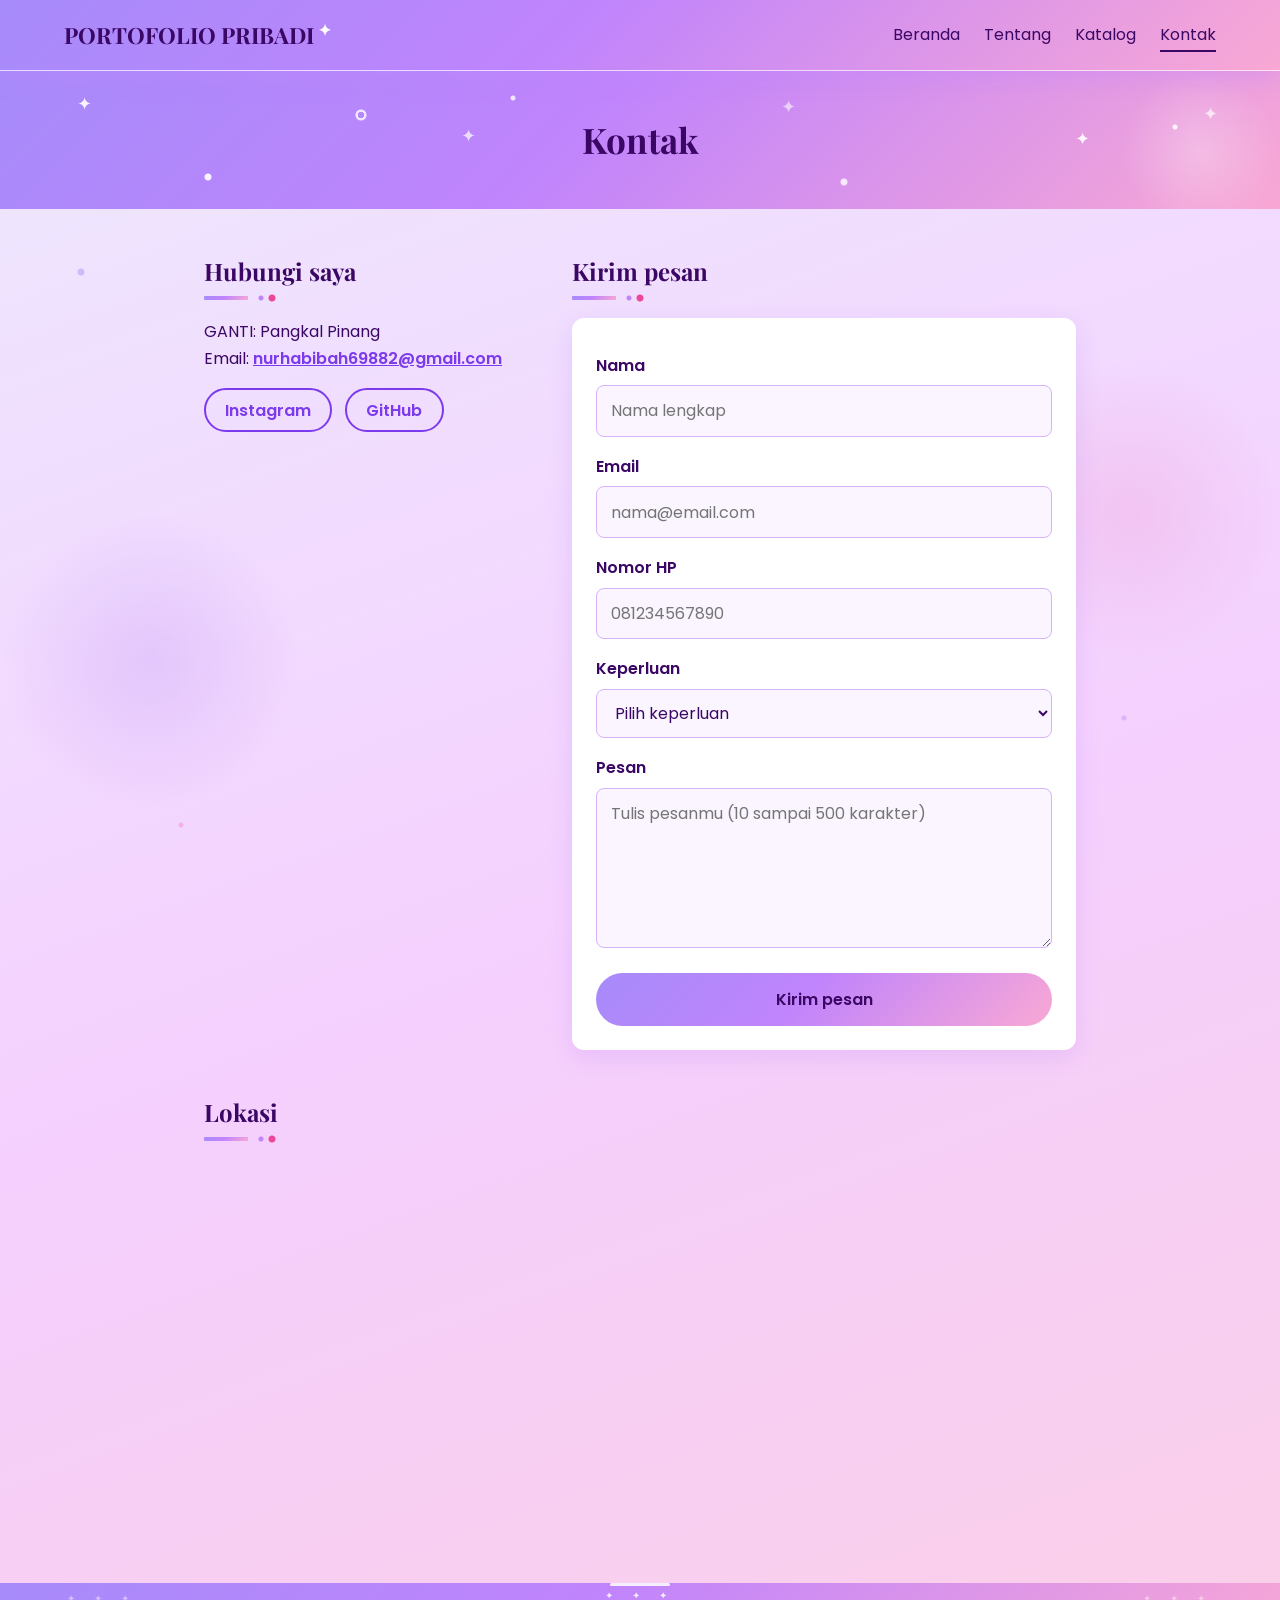
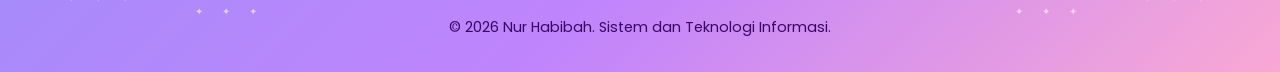
==== kontak.html @ 0facffdc "Add files via upload" ====
<!DOCTYPE html>
<html lang="id">
<head>
  <meta charset="UTF-8">
  <meta name="viewport" content="width=device-width, initial-scale=1.0">
  <meta name="color-scheme" content="only light">
  <title>PORTOFOLIO PRIBADI</title>
  <link rel="preconnect" href="https://fonts.googleapis.com">
  <link rel="preconnect" href="https://fonts.gstatic.com" crossorigin>
  <link href="https://fonts.googleapis.com/css2?family=Playfair+Display:wght@600;700&family=Poppins:wght@400;600&display=swap" rel="stylesheet">
  <link rel="stylesheet" href="style.css">
  <script src="script.js" defer></script>
</head>
<body>
  <header class="navbar">
    <a class="logo" href="index.html">PORTOFOLIO PRIBADI</a>
    <button class="hamburger" type="button" aria-label="Buka menu" aria-expanded="false" aria-controls="menu-utama">&#9776;</button>
    <nav id="menu-utama">
      <ul>
        <li><a href="index.html">Beranda</a></li>
        <li><a href="tentang.html">Tentang</a></li>
        <li><a href="katalog.html">Katalog</a></li>
        <li><a href="kontak.html" aria-current="page">Kontak</a></li>
      </ul>
    </nav>
  </header>

  <main>
    <section class="judul-halaman">
      <h1>Kontak</h1>
    </section>

    <div class="kontak-grid">
      <article class="info-kontak">
        <h2>Hubungi saya</h2>
        <address>
          <p>GANTI: Pangkal Pinang</p>
          <p>Email: <a href="nurhabibah69882@gmail.com">nurhabibah69882@gmail.com</a></p>
        </address>
        <ul class="medsos">
          <li><a href="https://www.instagram.com/acuuuuaja" target="_blank" rel="noopener">Instagram</a></li>
          <li><a href="https://github.com/nurhabibah69882-droid" target="_blank" rel="noopener">GitHub</a></li>
        </ul>
      </article>

      <section class="form-kontak">
        <h2>Kirim pesan</h2>
        <form action="#" method="post">
          <label for="nama">Nama</label>
          <input type="text" id="nama" name="nama" placeholder="Nama lengkap" required>

          <label for="email">Email</label>
          <input type="email" id="email" name="email" placeholder="nama@email.com" required>

          <label for="hp">Nomor HP</label>
          <input type="tel" id="hp" name="hp" placeholder="081234567890" pattern="[0-9]{10,13}" title="Isi 10 sampai 13 digit angka" required>

          <label for="keperluan">Keperluan</label>
          <select id="keperluan" name="keperluan" required>
            <option value="">Pilih keperluan</option>
            <option value="kerja-sama">Kerja sama atau lowongan</option>
            <option value="pertanyaan">Pertanyaan</option>
            <option value="saran">Saran untuk website</option>
          </select>

          <label for="pesan">Pesan</label>
          <textarea id="pesan" name="pesan" rows="5" minlength="10" maxlength="500" placeholder="Tulis pesanmu (10 sampai 500 karakter)" required></textarea>

          <button class="tombol-form" type="submit">Kirim pesan</button>
          <p id="pesan-sukses" class="sukses" role="status" hidden></p>
        </form>
      </section>
    </div>

    <section class="peta">
      <h2>Lokasi</h2>
      <iframe title="Peta lokasi" src="https://www.google.com/maps?q=Indonesia&amp;output=embed" loading="lazy"></iframe>
    </section>
  </main>

  <footer>
    <p>&copy; 2026 Nur Habibah. Sistem dan Teknologi Informasi.</p>
  </footer>
</body>
</html>
---- style.css ----
/* ===== Variabel ===== */
:root {
  color-scheme: only light;
  --warna-utama: #7c3aed;
  --warna-aksen: #ec4899;
  --warna-gelap: #3b0764;
  --warna-latar: #faf5ff;
  --warna-kartu: #ffffff;
  --gradasi: linear-gradient(135deg, #a78bfa 0%, #c084fc 45%, #f9a8d4 100%);
  --latar-gradasi: linear-gradient(160deg, #ede9fe 0%, #f5d0fe 55%, #fbcfe8 100%);
  --radius: 12px;
  --bayangan: 0 8px 24px rgba(124, 58, 237, 0.12);
}

/* ===== Dasar ===== */
* {
  box-sizing: border-box;
  margin: 0;
  padding: 0;
}

body {
  font-family: 'Poppins', sans-serif;
  background: var(--latar-gradasi);
  background-repeat: no-repeat;
  background-color: #e9d5ff;
  min-height: 100vh;
  color: var(--warna-gelap);
  line-height: 1.7;
}

h1, h2, h3 {
  font-family: 'Playfair Display', serif;
  line-height: 1.2;
}

/* ===== Navigasi (flexbox) ===== */
.navbar {
  display: flex;
  justify-content: space-between;
  align-items: center;
  padding: 1rem 5%;
  background: var(--gradasi);
  border-bottom: 1px solid rgba(255, 255, 255, 0.7);
  box-shadow: 0 4px 24px rgba(192, 132, 252, 0.45);
  position: sticky;
  top: 0;
  z-index: 10;
}

.logo {
  font-family: 'Playfair Display', serif;
  font-size: 1.4rem;
  font-weight: 700;
  color: var(--warna-gelap);
  text-decoration: none;
}

.navbar ul {
  display: flex;
  gap: 1.5rem;
  list-style: none;
}

.navbar nav a {
  color: var(--warna-gelap);
  text-decoration: none;
  padding-bottom: 4px;
  border-bottom: 2px solid transparent;
  transition: color 0.3s, border-color 0.3s;
}

.navbar nav a:hover,
.navbar nav a[aria-current="page"] {
  color: var(--warna-gelap);
  border-color: var(--warna-gelap);
}

/* ===== Hero ===== */
.hero {
  background:
    radial-gradient(circle at 50% 30%, rgba(255, 255, 255, 0.65), transparent 60%),
    var(--gradasi);
  position: relative;
  overflow: hidden;
  color: var(--warna-gelap);
  text-align: center;
  padding: 6rem 5%;
}

.hero h1 {
  font-size: 3rem;
}

.hero p {
  max-width: 560px;
  margin: 1rem auto 2rem;
  font-size: 1.1rem;
}

.tombol {
  display: inline-block;
  padding: 0.8rem 2rem;
  background: #ffffff;
  color: var(--warna-utama);
  border-radius: 999px;
  font-weight: 600;
  text-decoration: none;
  transition: transform 0.3s, box-shadow 0.3s;
}

.tombol:hover {
  transform: translateY(-3px);
  box-shadow: 0 8px 20px rgba(46, 16, 101, 0.3);
}

@keyframes muncul {
  from { opacity: 0; }
  to   { opacity: 1; }
}

/* ===== Ringkasan & Keunggulan ===== */
.ringkasan,
.unggulan {
  max-width: 1000px;
  margin: 0 auto;
  padding: 4rem 5%;
}

.ringkasan p {
  max-width: 65ch;
  margin: 1rem 0 1.5rem;
}

.tautan {
  color: var(--warna-utama);
  font-weight: 600;
}

.unggulan h2 {
  margin-bottom: 2rem;
}

/* ===== Kartu (grid) ===== */
.grid-unggulan {
  display: grid;
  grid-template-columns: 1fr;
  gap: 1.5rem;
}

.kartu {
  background: linear-gradient(var(--warna-kartu), var(--warna-kartu)) padding-box, var(--gradasi) border-box;
  padding: 2rem;
  border-radius: var(--radius);
  box-shadow: var(--bayangan);
  border-top: 4px solid transparent;
  transition: transform 0.3s, box-shadow 0.3s;
}

.kartu:hover {
  transform: translateY(-6px);
  box-shadow: 0 0 0 3px rgba(192, 132, 252, 0.25), 0 12px 30px rgba(236, 72, 153, 0.22);
}

.kartu h3 {
  color: var(--warna-utama);
  margin-bottom: 0.5rem;
}

/* ===== Footer ===== */
footer {
  margin-top: 2.5rem;
  text-align: center;
  position: relative;
  padding: 2rem 5%;
  background: var(--gradasi);
  color: var(--warna-gelap);
  font-size: 0.9rem;
}

/* ===== Responsif: HP (maks. 600px) ===== */
@media (max-width: 600px) {
  .navbar {
    flex-direction: column;
    gap: 0.8rem;
  }

  .navbar ul {
    flex-wrap: wrap;
    justify-content: center;
    gap: 1rem;
  }

  .hero {
    padding: 4rem 5%;
  }

  .hero h1 {
    font-size: 2.2rem;
  }
}

/* ===== Responsif: Desktop (min. 992px) ===== */
@media (min-width: 992px) {
  .grid-unggulan {
    grid-template-columns: repeat(3, 1fr);
  }

  .hero h1 {
    font-size: 4rem;
  }
}

/* ===== Halaman Tentang ===== */
.judul-halaman {
  background: var(--gradasi);
  position: relative;
  overflow: hidden;
  color: var(--warna-gelap);
  text-align: center;
  padding: 3rem 5%;
}

.judul-halaman h1 {
  font-size: 2.2rem;
}

.profil,
.visi-misi,
.pendidikan {
  max-width: 1000px;
  margin: 0 auto;
  padding: 3rem 5% 1rem;
}

.profil {
  display: grid;
  grid-template-columns: 1fr;
  gap: 2rem;
  align-items: center;
}

.profil img {
  width: 100%;
  max-width: 280px;
  aspect-ratio: 1 / 1;
  object-fit: cover;
  justify-self: center;
  border-radius: var(--radius);
  box-shadow: var(--bayangan);
}

.profil h2,
.pendidikan h2 {
  margin-bottom: 1rem;
}

.visi-misi {
  display: grid;
  grid-template-columns: 1fr;
  gap: 1.5rem;
}

.visi-misi h2 {
  color: var(--warna-utama);
  font-size: 1.5rem;
  margin-bottom: 0.5rem;
}

.visi-misi ul {
  padding-left: 1.2rem;
}

.pendidikan {
  padding-bottom: 4rem;
}

.tabel-bungkus {
  overflow-x: auto;
}

.tabel {
  width: 100%;
  border-collapse: collapse;
  background: var(--warna-kartu);
  border-radius: var(--radius);
  box-shadow: var(--bayangan);
}

.tabel th,
.tabel td {
  padding: 0.9rem 1.2rem;
  text-align: left;
  border-bottom: 1px solid #e9d5ff;
}

.tabel thead {
  background: var(--gradasi);
}

.tabel th {
  background: transparent;
  color: var(--warna-gelap);
}

.tabel tbody tr {
  transition: background 0.3s;
}

.tabel tbody tr:hover {
  background: var(--warna-latar);
}

@media (min-width: 992px) {
  .profil {
    grid-template-columns: 1fr 2fr;
  }

  .visi-misi {
    grid-template-columns: 1fr 1fr;
  }
}

/* ===== Halaman Katalog ===== */
.katalog {
  max-width: 1000px;
  margin: 0 auto;
  padding: 3rem 5% 4rem;
}

.pengantar {
  margin: 0.5rem 0 2rem;
}

.katalog-grid {
  display: grid;
  grid-template-columns: 1fr;
  gap: 1.5rem;
}

.kartu-proyek {
  background: var(--warna-kartu);
  border-radius: var(--radius);
  box-shadow: var(--bayangan);
  overflow: hidden;
  transition: transform 0.3s, box-shadow 0.3s;
}

.kartu-proyek:hover {
  transform: translateY(-6px);
  box-shadow: 0 0 0 3px rgba(192, 132, 252, 0.25), 0 14px 32px rgba(236, 72, 153, 0.22);
}

.kartu-proyek img {
  display: block;
  width: 100%;
  aspect-ratio: 16 / 9;
  object-fit: cover;
  background: #e9d5ff;
}

.kartu-proyek .isi {
  padding: 1.5rem;
}

.kartu-proyek h3 {
  color: var(--warna-utama);
  margin-bottom: 0.4rem;
}

.kategori {
  display: inline-block;
  padding: 0.15rem 0.8rem;
  margin-bottom: 0.6rem;
  border-radius: 999px;
  background: var(--warna-latar);
  color: var(--warna-utama);
  font-size: 0.85rem;
  font-weight: 600;
}

@media (min-width: 992px) {
  .katalog-grid {
    grid-template-columns: repeat(2, 1fr);
  }
}

/* ===== Halaman Kontak ===== */
.kontak-grid {
  max-width: 1000px;
  margin: 0 auto;
  padding: 3rem 5% 1rem;
  display: grid;
  grid-template-columns: 1fr;
  gap: 2rem;
}

.info-kontak h2,
.form-kontak h2,
.peta h2 {
  margin-bottom: 1rem;
}

.info-kontak address {
  font-style: normal;
  margin-bottom: 1rem;
}

.info-kontak a {
  color: var(--warna-utama);
  font-weight: 600;
}

.medsos {
  display: flex;
  flex-wrap: wrap;
  gap: 0.8rem;
  list-style: none;
}

.medsos a {
  display: inline-block;
  padding: 0.4rem 1.2rem;
  border: 2px solid var(--warna-utama);
  border-radius: 999px;
  text-decoration: none;
  transition: background 0.3s, color 0.3s;
}

.medsos a:hover {
  background: var(--gradasi);
  color: var(--warna-gelap);
}

.form-kontak form {
  display: flex;
  flex-direction: column;
  gap: 0.4rem;
  background: var(--warna-kartu);
  padding: 1.5rem;
  border-radius: var(--radius);
  box-shadow: var(--bayangan);
}

.form-kontak label {
  font-weight: 600;
  margin-top: 0.6rem;
}

.form-kontak input,
.form-kontak select,
.form-kontak textarea {
  font: inherit;
  padding: 0.7rem 0.9rem;
  border: 1px solid #d8b4fe;
  border-radius: 8px;
  background: var(--warna-latar);
  color: var(--warna-gelap);
  transition: border-color 0.3s, box-shadow 0.3s;
}

.form-kontak input:focus,
.form-kontak select:focus,
.form-kontak textarea:focus {
  outline: none;
  border-color: var(--warna-aksen);
  box-shadow: 0 0 0 3px rgba(236, 72, 153, 0.2);
}

.tombol-form {
  margin-top: 1.2rem;
  padding: 0.8rem 2rem;
  border: none;
  border-radius: 999px;
  background: var(--gradasi);
  color: var(--warna-gelap);
  font: inherit;
  font-weight: 600;
  cursor: pointer;
  transition: transform 0.3s, box-shadow 0.3s;
}

.tombol-form:hover {
  transform: translateY(-3px);
  box-shadow: 0 8px 20px rgba(236, 72, 153, 0.3);
}

.peta {
  max-width: 1000px;
  margin: 0 auto;
  padding: 2rem 5% 4rem;
}

.peta iframe {
  display: block;
  width: 100%;
  height: 320px;
  border: 0;
  border-radius: var(--radius);
}

@media (min-width: 992px) {
  .kontak-grid {
    grid-template-columns: 1fr 1.5fr;
  }
}

/* ===== Foto di hero Beranda ===== */
.foto-hero {
  display: block;
  width: 140px;
  height: 140px;
  margin: 0 auto 1.5rem;
  border-radius: 50%;
  object-fit: cover;
  border: 4px solid rgba(255, 255, 255, 0.85);
  box-shadow: 0 8px 24px rgba(46, 16, 101, 0.3);
}

@media (min-width: 992px) {
  .foto-hero {
    width: 180px;
    height: 180px;
  }
}

/* ===== JavaScript: hamburger, pesan formulir, filter katalog ===== */
.hamburger {
  display: none;
  padding: 0.3rem 0.9rem;
  border: 2px solid var(--warna-gelap);
  border-radius: 8px;
  background: rgba(255, 255, 255, 0.6);
  color: var(--warna-gelap);
  font: inherit;
  font-size: 1.2rem;
  cursor: pointer;
  transition: background 0.3s;
}

.hamburger:hover {
  background: #ffffff;
}

.error {
  display: block;
  color: #be185d;
  font-size: 0.85rem;
}

.form-kontak .tidak-valid {
  border-color: #be185d;
}

.sukses {
  margin-top: 1rem;
  padding: 0.8rem 1rem;
  border-radius: 8px;
  background: #dcfce7;
  color: #166534;
  font-weight: 600;
}

.sukses[hidden] {
  display: none;
}

html:not(.js) .kontrol-katalog {
  display: none;
}

.kontrol-katalog {
  display: flex;
  flex-wrap: wrap;
  gap: 1rem;
  margin-bottom: 1.5rem;
}

.kontrol-katalog label {
  display: block;
  font-weight: 600;
  margin-bottom: 0.2rem;
}

.kontrol-katalog input,
.kontrol-katalog select {
  font: inherit;
  padding: 0.6rem 0.9rem;
  border: 1px solid #d8b4fe;
  border-radius: 8px;
  background: var(--warna-kartu);
  color: var(--warna-gelap);
}

.kosong {
  grid-column: 1 / -1;
  padding: 2rem;
  text-align: center;
  background: var(--warna-kartu);
  border-radius: var(--radius);
}

@media (max-width: 600px) {
  .js .navbar {
    flex-direction: row;
    flex-wrap: wrap;
    justify-content: space-between;
    gap: 0.5rem;
  }

  .js .hamburger {
    display: block;
  }

  .js .navbar nav {
    display: none;
    flex-basis: 100%;
  }

  .js .navbar nav.buka {
    display: block;
  }

  .js .navbar ul {
    flex-direction: column;
    align-items: center;
    gap: 0.6rem;
    padding: 0.5rem 0;
  }
}

/* ===== Efek muncul halus (satu kali, tanpa bergerak) ===== */
main {
  animation: muncul 0.8s ease both;
}

@media (prefers-reduced-motion: reduce) {
  main {
    animation: none;
  }
}

/* ===== Pernik halus ===== */

/* Isi hero & judul halaman tetap di atas pernik */
.hero > *,
.judul-halaman > * {
  position: relative;
  z-index: 1;
}

/* --- Hero: titik, cincin, dan lingkaran lembut --- */
.hero::before {
  content: "";
  position: absolute;
  inset: 0;
  pointer-events: none;
  background:
    radial-gradient(circle, rgba(255, 255, 255, 0.3), transparent 70%) 98% 8% / 240px 240px no-repeat,
    radial-gradient(circle, rgba(236, 72, 153, 0.18), transparent 70%) 0% 100% / 260px 260px no-repeat,
    radial-gradient(circle, rgba(255, 255, 255, 0.9) 0 3px, transparent 4px) 12% 72% / 10px 10px no-repeat,
    radial-gradient(circle, rgba(255, 255, 255, 0.8) 0 3px, transparent 4px) 30% 12% / 8px 8px no-repeat,
    radial-gradient(circle, rgba(255, 255, 255, 0.8) 0 2px, transparent 3px) 48% 90% / 6px 6px no-repeat,
    radial-gradient(circle, rgba(255, 255, 255, 0.9) 0 3px, transparent 4px) 68% 16% / 10px 10px no-repeat,
    radial-gradient(circle, rgba(255, 255, 255, 0.8) 0 3px, transparent 4px) 90% 64% / 8px 8px no-repeat,
    radial-gradient(circle, rgba(255, 255, 255, 0.8) 0 2px, transparent 3px) 4% 42% / 6px 6px no-repeat,
    radial-gradient(circle, transparent 0 4px, rgba(255, 255, 255, 0.8) 4px 6px, transparent 7px) 22% 86% / 16px 16px no-repeat,
    radial-gradient(circle, transparent 0 4px, rgba(255, 255, 255, 0.8) 4px 6px, transparent 7px) 82% 20% / 16px 16px no-repeat;
}

/* --- Hero: bintang kecil (satu bintang digandakan dengan text-shadow) --- */
.hero::after {
  content: "✦";
  position: absolute;
  top: 14%;
  left: 6%;
  font-size: 1.5rem;
  line-height: 1;
  color: rgba(255, 255, 255, 0.9);
  pointer-events: none;
  text-shadow:
    20vw 7rem 0 rgba(255, 255, 255, 0.7),
    38vw 1rem 0 rgba(255, 255, 255, 0.55),
    62vw 10rem 0 rgba(255, 255, 255, 0.7),
    78vw 2rem 0 rgba(255, 255, 255, 0.9),
    86vw 8rem 0 rgba(255, 255, 255, 0.6);
}

/* --- Judul halaman: titik dan bintang --- */
.judul-halaman::before {
  content: "";
  position: absolute;
  inset: 0;
  pointer-events: none;
  background:
    radial-gradient(circle, rgba(255, 255, 255, 0.28), transparent 70%) 100% 0% / 160px 160px no-repeat,
    radial-gradient(circle, rgba(255, 255, 255, 0.9) 0 3px, transparent 4px) 16% 78% / 8px 8px no-repeat,
    radial-gradient(circle, rgba(255, 255, 255, 0.8) 0 2px, transparent 3px) 40% 18% / 6px 6px no-repeat,
    radial-gradient(circle, rgba(255, 255, 255, 0.8) 0 3px, transparent 4px) 66% 82% / 8px 8px no-repeat,
    radial-gradient(circle, rgba(255, 255, 255, 0.9) 0 2px, transparent 3px) 92% 40% / 6px 6px no-repeat,
    radial-gradient(circle, transparent 0 3px, rgba(255, 255, 255, 0.8) 3px 5px, transparent 6px) 28% 30% / 12px 12px no-repeat;
}

.judul-halaman::after {
  content: "✦";
  position: absolute;
  top: 18%;
  left: 6%;
  font-size: 1.1rem;
  line-height: 1;
  color: rgba(255, 255, 255, 0.9);
  pointer-events: none;
  text-shadow:
    30vw 2rem 0 rgba(255, 255, 255, 0.7),
    55vw 0.2rem 0 rgba(255, 255, 255, 0.6),
    78vw 2.2rem 0 rgba(255, 255, 255, 0.9),
    88vw 0.6rem 0 rgba(255, 255, 255, 0.7);
}

/* --- Latar halaman: titik ungu & pink yang sangat tipis --- */
body::before {
  content: "";
  position: fixed;
  inset: 0;
  z-index: -1;
  pointer-events: none;
  background:
    radial-gradient(circle, rgba(236, 72, 153, 0.12), transparent 70%) 100% 60% / 300px 300px no-repeat,
    radial-gradient(circle, rgba(124, 58, 237, 0.12), transparent 70%) 0% 85% / 300px 300px no-repeat,
    radial-gradient(circle, rgba(124, 58, 237, 0.25) 0 3px, transparent 4px) 6% 30% / 10px 10px no-repeat,
    radial-gradient(circle, rgba(236, 72, 153, 0.3) 0 3px, transparent 4px) 94% 22% / 10px 10px no-repeat,
    radial-gradient(circle, rgba(124, 58, 237, 0.2) 0 2px, transparent 3px) 88% 80% / 6px 6px no-repeat,
    radial-gradient(circle, rgba(236, 72, 153, 0.25) 0 2px, transparent 3px) 14% 92% / 6px 6px no-repeat,
    radial-gradient(circle, rgba(124, 58, 237, 0.2) 0 2px, transparent 3px) 52% 6% / 6px 6px no-repeat;
}

/* --- Navbar: bintang kecil di logo --- */
.logo::after {
  content: " ✦";
  color: #ffffff;
  font-size: 0.7em;
  vertical-align: super;
}

/* --- Judul section: garis gradasi + titik pink --- */
main h2::after {
  content: "";
  display: block;
  width: 72px;
  height: 8px;
  margin-top: 0.5rem;
  background:
    radial-gradient(circle, var(--warna-aksen) 0 3px, transparent 4px) right center / 8px 8px no-repeat,
    radial-gradient(circle, #c084fc 0 2px, transparent 3px) 54px center / 6px 6px no-repeat,
    var(--gradasi) left center / 44px 4px no-repeat;
  border-radius: 999px;
}

/* --- Kartu keunggulan: bintang di pojok --- */
.kartu {
  position: relative;
}

.kartu::after {
  content: "✦";
  position: absolute;
  top: 0.9rem;
  right: 1.1rem;
  font-size: 1rem;
  color: var(--warna-aksen);
  opacity: 0.45;
  transition: opacity 0.3s;
}

.kartu:hover::after {
  opacity: 1;
}

/* --- Kartu katalog: bintang putih di pojok gambar --- */
.kartu-proyek {
  position: relative;
}

.kartu-proyek::after {
  content: "✦";
  position: absolute;
  top: 0.7rem;
  right: 0.9rem;
  font-size: 1.1rem;
  color: #ffffff;
  text-shadow: 0 1px 6px rgba(59, 7, 100, 0.5);
  pointer-events: none;
}

/* --- Foto: lingkaran halo di sekeliling foto hero --- */
.foto-hero {
  box-shadow:
    0 0 0 10px rgba(255, 255, 255, 0.28),
    0 0 0 20px rgba(255, 255, 255, 0.14),
    0 8px 24px rgba(46, 16, 101, 0.3);
}

/* --- Foto profil: bayangan blok warna --- */
.profil img {
  box-shadow:
    10px 10px 0 rgba(192, 132, 252, 0.35),
    var(--bayangan);
}

/* --- Footer: garis tipis + deretan bintang --- */
footer::before {
  content: "";
  position: absolute;
  top: 0;
  left: 50%;
  width: 60px;
  height: 3px;
  transform: translateX(-50%);
  border-radius: 999px;
  background: rgba(255, 255, 255, 0.85);
}

footer::after {
  content: "✦ ✦ ✦";
  position: absolute;
  top: 0.5rem;
  left: 50%;
  transform: translateX(-50%);
  font-size: 0.6rem;
  letter-spacing: 0.5rem;
  line-height: 1;
  color: rgba(255, 255, 255, 0.85);
  pointer-events: none;
  text-shadow:
    -32vw 1rem 0 rgba(255, 255, 255, 0.6),
    32vw 1rem 0 rgba(255, 255, 255, 0.6),
    -42vw 0.2rem 0 rgba(255, 255, 255, 0.45),
    42vw 0.2rem 0 rgba(255, 255, 255, 0.45);
}
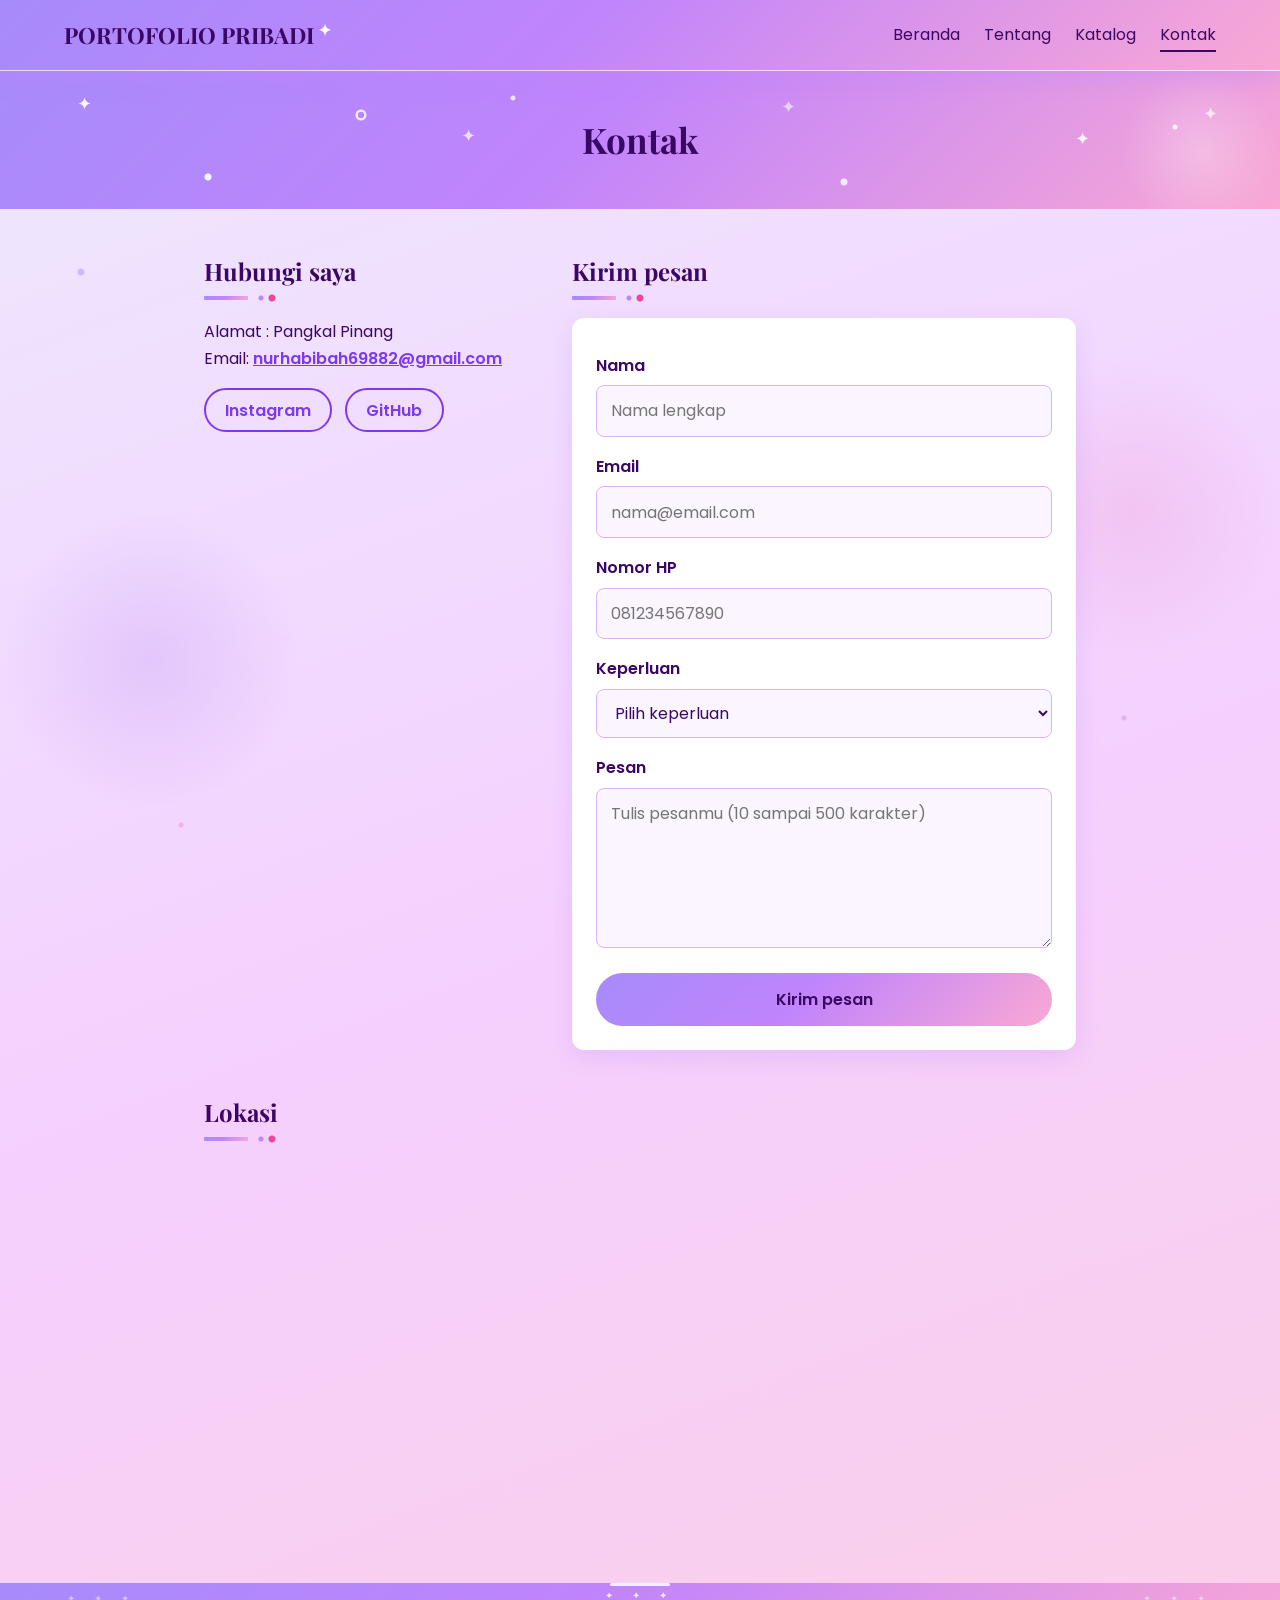
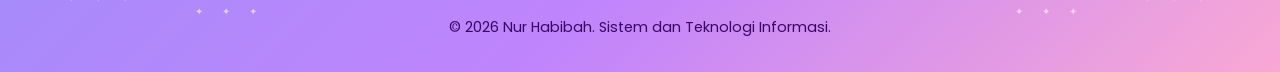
==== commit 1d8099ea: "Add files via upload" ====
--- a/kontak.html
+++ b/kontak.html
@@ -34,7 +34,7 @@
       <article class="info-kontak">
         <h2>Hubungi saya</h2>
         <address>
-          <p>GANTI: Pangkal Pinang</p>
+          <p>Alamat : Pangkal Pinang</p>
           <p>Email: <a href="nurhabibah69882@gmail.com">nurhabibah69882@gmail.com</a></p>
         </address>
         <ul class="medsos">
